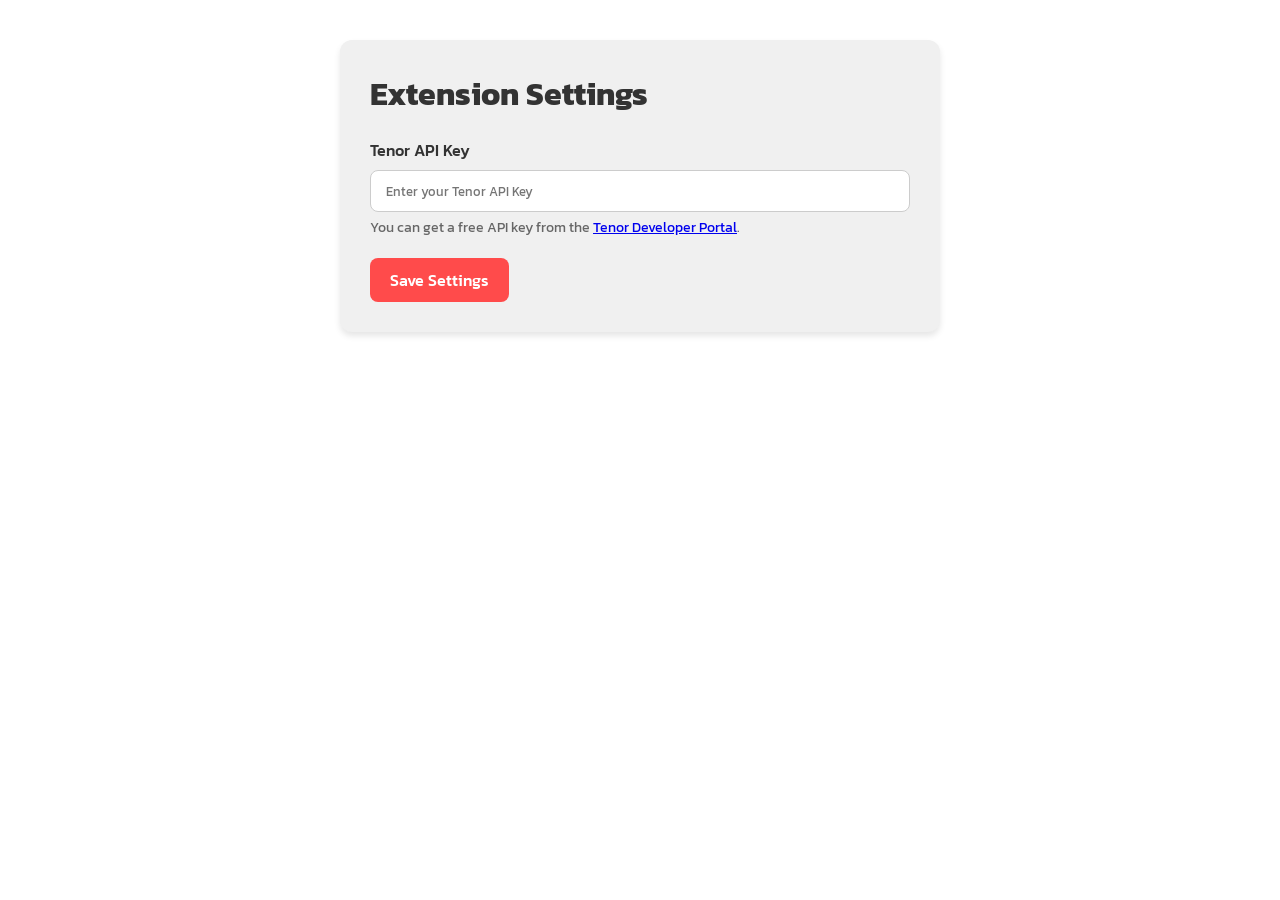
==== options.html @ 06f26b99 "up api config" ====
<!DOCTYPE html>
<html lang="en">
<head>
  <meta charset="UTF-8">
  <meta name="viewport" content="width=device-width, initial-scale=1.0">
  <title>Tenor Extension Options</title>
  <link rel="preconnect" href="https://fonts.gstatic.com" crossorigin>
  <link href="https://fonts.googleapis.com/css2?family=Kanit:wght@300;400;500&display=swap" rel="stylesheet">
  <link rel="stylesheet" href="style.css">
  <style>
    body {
      width: 100%;
      max-width: 600px;
      margin: 0 auto;
      padding: 40px 20px;
    }
    .options-container {
      background-color: var(--input-bg);
      padding: 30px;
      border-radius: 12px;
      box-shadow: 0 4px 6px rgba(0,0,0,0.1);
    }
    h1 {
      margin-top: 0;
      margin-bottom: 20px;
      color: var(--text-color);
    }
    .form-group {
      margin-bottom: 20px;
    }
    label {
      display: block;
      margin-bottom: 8px;
      font-weight: 500;
    }
    input[type="text"] {
      width: 100%;
      padding: 10px 15px;
      border: 1px solid var(--input-border);
      border-radius: 8px;
      background-color: var(--bg-color);
      color: var(--text-color);
      font-family: "Kanit", sans-serif;
      box-sizing: border-box;
    }
    .btn-primary {
      background-color: var(--accent-color);
      color: white;
      border: none;
      padding: 10px 20px;
      border-radius: 8px;
      cursor: pointer;
      font-family: "Kanit", sans-serif;
      font-weight: 500;
      font-size: 16px;
      transition: background-color 0.2s;
    }
    .btn-primary:hover {
      background-color: #e03e3e;
    }
    #status {
      margin-top: 15px;
      padding: 10px;
      border-radius: 8px;
      display: none;
    }
    .status-success {
      background-color: #d4edda;
      color: #155724;
      border: 1px solid #c3e6cb;
      display: block !important;
    }
    .status-error {
      background-color: #f8d7da;
      color: #721c24;
      border: 1px solid #f5c6cb;
      display: block !important;
    }
    .help-text {
      font-size: 14px;
      color: #666;
      margin-top: 5px;
    }
    body.dark-mode .help-text {
      color: #aaa;
    }
  </style>
</head>
<body class="light-mode">
  <div class="options-container">
    <h1>Extension Settings</h1>
    
    <div class="form-group">
      <label for="apiKey">Tenor API Key</label>
      <input type="text" id="apiKey" placeholder="Enter your Tenor API Key">
      <div class="help-text">
        You can get a free API key from the <a href="https://developers.google.com/tenor/guides/quickstart" target="_blank">Tenor Developer Portal</a>.
      </div>
    </div>
    
    <button id="saveBtn" class="btn-primary">Save Settings</button>
    
    <div id="status"></div>
  </div>

  <script src="options.js"></script>
</body>
</html>
---- style.css ----
:root {
  --bg-color: #ffffff;
  --text-color: #333333;
  --input-bg: #f0f0f0;
  --input-border: #cccccc;
  --btn-bg: #e0e0e0;
  --btn-hover: #d0d0d0;
  --modal-bg: rgba(0, 0, 0, 0.8);
  --modal-content-bg: #ffffff;
  --accent-color: #ff4b4b;
}

body.dark-mode {
  --bg-color: #121212;
  --text-color: #ffffff;
  --input-bg: #2c2c2c;
  --input-border: #444444;
  --btn-bg: #333333;
  --btn-hover: #444444;
  --modal-bg: rgba(0, 0, 0, 0.9);
  --modal-content-bg: #1e1e1e;
}

body {
  width: 350px;
  min-height: 400px;
  margin: 0;
  padding: 15px;
  font-family: "Kanit", sans-serif;
  background-color: var(--bg-color);
  color: var(--text-color);
  transition: background-color 0.3s, color 0.3s;
}

html[popup] body {
  width: 350px;
  padding: 15px;
}

.header {
  display: flex;
  justify-content: space-between;
  align-items: center;
  margin-bottom: 15px;
  gap: 10px;
}

.search-container {
  display: flex;
  flex-grow: 1;
  position: relative;
}

#searchQuery {
  width: 100%;
  padding: 8px 35px 8px 12px;
  border: 1px solid var(--input-border);
  border-radius: 20px;
  background-color: var(--input-bg);
  color: var(--text-color);
  font-family: "Kanit", sans-serif;
  outline: none;
  transition: border-color 0.2s;
}

#searchQuery:focus {
  border-color: var(--accent-color);
}

#searchButton {
  position: absolute;
  right: 5px;
  top: 50%;
  transform: translateY(-50%);
  background: none;
  border: none;
  color: var(--text-color);
  cursor: pointer;
  padding: 5px;
  display: flex;
  align-items: center;
  justify-content: center;
}

.controls {
  display: flex;
  gap: 5px;
}

.icon-btn {
  background-color: var(--btn-bg);
  border: none;
  border-radius: 50%;
  width: 36px;
  height: 36px;
  cursor: pointer;
  display: flex;
  align-items: center;
  justify-content: center;
  font-size: 16px;
  transition: background-color 0.2s;
}

.icon-btn:hover {
  background-color: var(--btn-hover);
}

.grid-container {
  display: grid;
  grid-template-columns: repeat(auto-fill, minmax(100px, 1fr));
  gap: 10px;
  justify-content: center;
}

.gif-container {
  position: relative;
  border-radius: 8px;
  overflow: hidden;
  aspect-ratio: 1;
  background-color: var(--input-bg);
}

.gif-container img {
  width: 100%;
  height: 100%;
  object-fit: cover;
  cursor: pointer;
  transition: transform 0.2s;
}

.gif-container:hover img {
  transform: scale(1.05);
}

.favorite-button {
  position: absolute;
  top: 5px;
  right: 5px;
  background-color: rgba(0, 0, 0, 0.6);
  color: white;
  border: none;
  border-radius: 50%;
  width: 28px;
  height: 28px;
  cursor: pointer;
  display: flex;
  align-items: center;
  justify-content: center;
  font-size: 14px;
  opacity: 0;
  transition: opacity 0.2s;
}

.gif-container:hover .favorite-button,
.favorite-button.active {
  opacity: 1;
}

.hidden {
  display: none !important;
}

#loadingIndicator, #emptyState {
  text-align: center;
  padding: 20px;
  color: var(--text-color);
  opacity: 0.7;
}

/* Modal styling */
.modal {
  position: fixed;
  top: 0;
  left: 0;
  width: 100%;
  height: 100%;
  background-color: var(--modal-bg);
  display: flex;
  justify-content: center;
  align-items: center;
  z-index: 1000;
}

.modal-content {
  position: relative;
  background-color: var(--modal-content-bg);
  padding: 20px;
  border-radius: 12px;
  max-width: 90%;
  max-height: 90%;
  display: flex;
  flex-direction: column;
  align-items: center;
  gap: 15px;
}

.modal-content img {
  max-width: 100%;
  max-height: 60vh;
  border-radius: 8px;
  object-fit: contain;
}

.close-btn {
  position: absolute;
  top: -15px;
  right: -15px;
  background-color: var(--accent-color);
  color: white;
  width: 30px;
  height: 30px;
  border-radius: 50%;
  display: flex;
  align-items: center;
  justify-content: center;
  font-size: 20px;
  cursor: pointer;
  box-shadow: 0 2px 5px rgba(0,0,0,0.3);
}

.action-btn {
  background-color: var(--accent-color);
  color: white;
  border: none;
  padding: 8px 16px;
  border-radius: 20px;
  cursor: pointer;
  font-family: "Kanit", sans-serif;
  font-weight: 500;
  transition: background-color 0.2s;
}

.action-btn:hover {
  background-color: #e03e3e;
}

/* Typography classes */
.kanit-thin { font-weight: 100; }
.kanit-extralight { font-weight: 200; }
.kanit-light { font-weight: 300; }
.kanit-regular { font-weight: 400; }
.kanit-medium { font-weight: 500; }
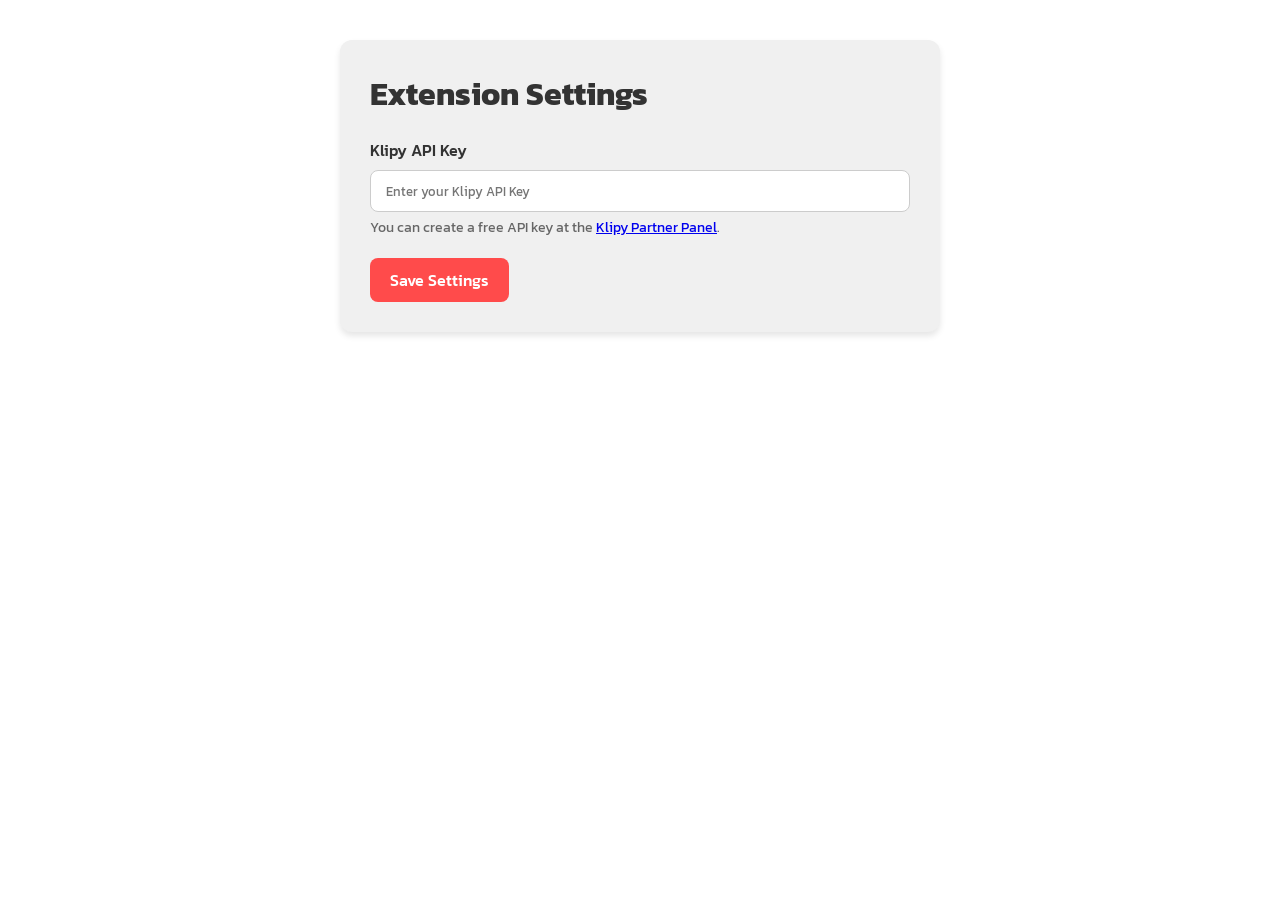
==== commit 51b635e2: "new api" ====
--- a/options.html
+++ b/options.html
@@ -3,7 +3,7 @@
 <head>
   <meta charset="UTF-8">
   <meta name="viewport" content="width=device-width, initial-scale=1.0">
-  <title>Tenor Extension Options</title>
+  <title>Klipy Extension Options</title>
   <link rel="preconnect" href="https://fonts.gstatic.com" crossorigin>
   <link href="https://fonts.googleapis.com/css2?family=Kanit:wght@300;400;500&display=swap" rel="stylesheet">
   <link rel="stylesheet" href="style.css">
@@ -91,10 +91,10 @@
     <h1>Extension Settings</h1>
     
     <div class="form-group">
-      <label for="apiKey">Tenor API Key</label>
-      <input type="text" id="apiKey" placeholder="Enter your Tenor API Key">
+      <label for="apiKey">Klipy API Key</label>
+      <input type="text" id="apiKey" placeholder="Enter your Klipy API Key">
       <div class="help-text">
-        You can get a free API key from the <a href="https://developers.google.com/tenor/guides/quickstart" target="_blank">Tenor Developer Portal</a>.
+        You can create a free API key at the <a href="https://partner.klipy.com/api-keys" target="_blank">Klipy Partner Panel</a>.
       </div>
     </div>
     
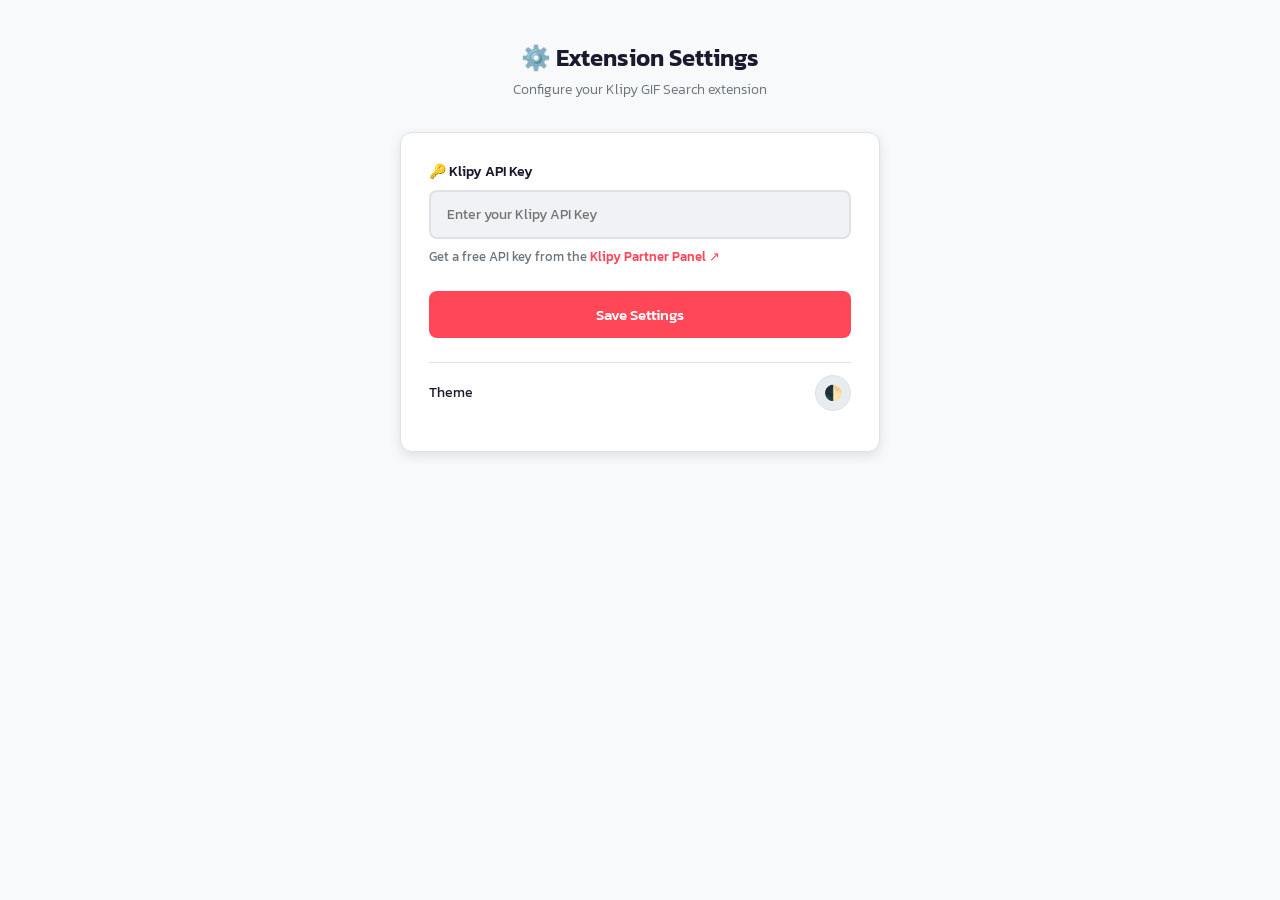
==== commit 32ef5cd7: "v1" ====
--- a/options.html
+++ b/options.html
@@ -1,108 +1,232 @@
 <!DOCTYPE html>
 <html lang="en">
+
 <head>
   <meta charset="UTF-8">
   <meta name="viewport" content="width=device-width, initial-scale=1.0">
-  <title>Klipy Extension Options</title>
+  <title>Klipy Extension Settings</title>
   <link rel="preconnect" href="https://fonts.gstatic.com" crossorigin>
-  <link href="https://fonts.googleapis.com/css2?family=Kanit:wght@300;400;500&display=swap" rel="stylesheet">
+  <link href="https://fonts.googleapis.com/css2?family=Kanit:wght@300;400;500;600&display=swap" rel="stylesheet">
   <link rel="stylesheet" href="style.css">
   <style>
     body {
       width: 100%;
-      max-width: 600px;
+      max-width: 520px;
       margin: 0 auto;
       padding: 40px 20px;
-    }
-    .options-container {
-      background-color: var(--input-bg);
-      padding: 30px;
-      border-radius: 12px;
-      box-shadow: 0 4px 6px rgba(0,0,0,0.1);
-    }
-    h1 {
-      margin-top: 0;
-      margin-bottom: 20px;
+      min-height: 100vh;
+    }
+
+    .options-header {
+      text-align: center;
+      margin-bottom: 32px;
+    }
+
+    .options-header h1 {
+      margin: 0 0 4px;
+      font-size: 24px;
+      font-weight: 600;
       color: var(--text-color);
     }
+
+    .options-header p {
+      margin: 0;
+      font-size: 14px;
+      color: var(--text-secondary);
+      font-weight: 300;
+    }
+
+    .options-card {
+      background-color: var(--surface-color);
+      padding: 28px;
+      border-radius: var(--radius-md);
+      box-shadow: var(--shadow-md);
+      border: 1px solid var(--input-border);
+    }
+
     .form-group {
-      margin-bottom: 20px;
-    }
+      margin-bottom: 24px;
+    }
+
+    .form-group:last-of-type {
+      margin-bottom: 0;
+    }
+
     label {
       display: block;
       margin-bottom: 8px;
       font-weight: 500;
-    }
-    input[type="text"] {
+      font-size: 14px;
+    }
+
+    .input-wrapper {
+      position: relative;
+    }
+
+    input[type="text"],
+    input[type="password"] {
       width: 100%;
-      padding: 10px 15px;
-      border: 1px solid var(--input-border);
-      border-radius: 8px;
-      background-color: var(--bg-color);
+      padding: 12px 16px;
+      border: 2px solid var(--input-border);
+      border-radius: var(--radius-sm);
+      background-color: var(--input-bg);
       color: var(--text-color);
       font-family: "Kanit", sans-serif;
+      font-size: 14px;
       box-sizing: border-box;
-    }
+      outline: none;
+      transition: border-color var(--transition), box-shadow var(--transition);
+    }
+
+    input[type="text"]:focus,
+    input[type="password"]:focus {
+      border-color: var(--accent-color);
+      box-shadow: 0 0 0 3px var(--accent-glow);
+    }
+
+    .help-text {
+      font-size: 13px;
+      color: var(--text-secondary);
+      margin-top: 8px;
+      line-height: 1.5;
+    }
+
+    .help-text a {
+      color: var(--accent-color);
+      text-decoration: none;
+      font-weight: 500;
+    }
+
+    .help-text a:hover {
+      text-decoration: underline;
+    }
+
+    .btn-row {
+      display: flex;
+      gap: 10px;
+      margin-top: 24px;
+    }
+
     .btn-primary {
+      flex: 1;
       background-color: var(--accent-color);
       color: white;
       border: none;
-      padding: 10px 20px;
-      border-radius: 8px;
+      padding: 12px 24px;
+      border-radius: var(--radius-sm);
       cursor: pointer;
       font-family: "Kanit", sans-serif;
       font-weight: 500;
-      font-size: 16px;
-      transition: background-color 0.2s;
-    }
+      font-size: 15px;
+      transition: background-color var(--transition), transform var(--transition);
+    }
+
     .btn-primary:hover {
-      background-color: #e03e3e;
-    }
+      background-color: var(--accent-hover);
+      transform: translateY(-1px);
+    }
+
+    .btn-primary:active {
+      transform: scale(0.98);
+    }
+
+    .btn-secondary {
+      background-color: var(--btn-bg);
+      color: var(--text-color);
+      border: 1px solid var(--input-border);
+      padding: 12px 20px;
+      border-radius: var(--radius-sm);
+      cursor: pointer;
+      font-family: "Kanit", sans-serif;
+      font-weight: 400;
+      font-size: 15px;
+      transition: background-color var(--transition);
+    }
+
+    .btn-secondary:hover {
+      background-color: var(--btn-hover);
+    }
+
     #status {
-      margin-top: 15px;
-      padding: 10px;
-      border-radius: 8px;
+      margin-top: 16px;
+      padding: 12px 16px;
+      border-radius: var(--radius-sm);
+      font-size: 14px;
       display: none;
-    }
+      animation: fadeIn 0.2s ease;
+    }
+
     .status-success {
-      background-color: #d4edda;
-      color: #155724;
-      border: 1px solid #c3e6cb;
+      background-color: rgba(46, 213, 115, 0.12);
+      color: var(--success-color);
+      border: 1px solid rgba(46, 213, 115, 0.3);
       display: block !important;
     }
+
     .status-error {
-      background-color: #f8d7da;
-      color: #721c24;
-      border: 1px solid #f5c6cb;
+      background-color: rgba(255, 71, 87, 0.12);
+      color: var(--accent-color);
+      border: 1px solid rgba(255, 71, 87, 0.3);
       display: block !important;
     }
-    .help-text {
-      font-size: 14px;
-      color: #666;
-      margin-top: 5px;
-    }
-    body.dark-mode .help-text {
-      color: #aaa;
+
+    @keyframes fadeIn {
+      from {
+        opacity: 0;
+        transform: translateY(-4px);
+      }
+
+      to {
+        opacity: 1;
+        transform: translateY(0);
+      }
+    }
+
+    .theme-toggle-row {
+      display: flex;
+      justify-content: space-between;
+      align-items: center;
+      padding: 12px 0;
+      border-top: 1px solid var(--input-border);
+      margin-top: 24px;
+    }
+
+    .theme-toggle-row span {
+      font-size: 14px;
+      font-weight: 400;
     }
   </style>
 </head>
+
 <body class="light-mode">
-  <div class="options-container">
-    <h1>Extension Settings</h1>
-    
+  <div class="options-header">
+    <h1>⚙️ Extension Settings</h1>
+    <p>Configure your Klipy GIF Search extension</p>
+  </div>
+
+  <div class="options-card">
     <div class="form-group">
-      <label for="apiKey">Klipy API Key</label>
+      <label for="apiKey">🔑 Klipy API Key</label>
       <input type="text" id="apiKey" placeholder="Enter your Klipy API Key">
       <div class="help-text">
-        You can create a free API key at the <a href="https://partner.klipy.com/api-keys" target="_blank">Klipy Partner Panel</a>.
+        Get a free API key from the
+        <a href="https://partner.klipy.com/api-keys" target="_blank">Klipy Partner Panel ↗</a>
       </div>
     </div>
-    
-    <button id="saveBtn" class="btn-primary">Save Settings</button>
-    
+
+    <div class="btn-row">
+      <button id="saveBtn" class="btn-primary">Save Settings</button>
+    </div>
+
     <div id="status"></div>
+
+    <div class="theme-toggle-row">
+      <span>Theme</span>
+      <button id="themeToggle" class="icon-btn" aria-label="Toggle Theme">🌓</button>
+    </div>
   </div>
 
   <script src="options.js"></script>
 </body>
+
 </html>
--- a/style.css
+++ b/style.css
@@ -1,48 +1,94 @@
+/* ===== CSS Custom Properties ===== */
 :root {
-  --bg-color: #ffffff;
-  --text-color: #333333;
-  --input-bg: #f0f0f0;
-  --input-border: #cccccc;
-  --btn-bg: #e0e0e0;
-  --btn-hover: #d0d0d0;
-  --modal-bg: rgba(0, 0, 0, 0.8);
+  --bg-color: #f8f9fa;
+  --surface-color: #ffffff;
+  --text-color: #1a1a2e;
+  --text-secondary: #6c757d;
+  --input-bg: #f0f2f5;
+  --input-border: #dee2e6;
+  --btn-bg: #e9ecef;
+  --btn-hover: #dee2e6;
+  --modal-bg: rgba(0, 0, 0, 0.7);
   --modal-content-bg: #ffffff;
-  --accent-color: #ff4b4b;
+  --accent-color: #ff4757;
+  --accent-hover: #ff6b81;
+  --accent-glow: rgba(255, 71, 87, 0.3);
+  --success-color: #2ed573;
+  --shadow-sm: 0 1px 3px rgba(0, 0, 0, 0.08);
+  --shadow-md: 0 4px 12px rgba(0, 0, 0, 0.1);
+  --shadow-lg: 0 8px 30px rgba(0, 0, 0, 0.12);
+  --radius-sm: 8px;
+  --radius-md: 12px;
+  --radius-lg: 20px;
+  --transition: 0.25s cubic-bezier(0.4, 0, 0.2, 1);
 }
 
 body.dark-mode {
-  --bg-color: #121212;
-  --text-color: #ffffff;
-  --input-bg: #2c2c2c;
-  --input-border: #444444;
-  --btn-bg: #333333;
-  --btn-hover: #444444;
-  --modal-bg: rgba(0, 0, 0, 0.9);
-  --modal-content-bg: #1e1e1e;
+  --bg-color: #0f0f1a;
+  --surface-color: #1a1a2e;
+  --text-color: #e8e8f0;
+  --text-secondary: #8b8b9e;
+  --input-bg: #16213e;
+  --input-border: #2a2a4a;
+  --btn-bg: #1a1a2e;
+  --btn-hover: #2a2a4a;
+  --modal-bg: rgba(0, 0, 0, 0.85);
+  --modal-content-bg: #1a1a2e;
+  --accent-glow: rgba(255, 71, 87, 0.2);
+  --shadow-sm: 0 1px 3px rgba(0, 0, 0, 0.3);
+  --shadow-md: 0 4px 12px rgba(0, 0, 0, 0.4);
+  --shadow-lg: 0 8px 30px rgba(0, 0, 0, 0.5);
+}
+
+/* ===== Base ===== */
+* {
+  box-sizing: border-box;
 }
 
 body {
-  width: 350px;
-  min-height: 400px;
+  width: 380px;
+  min-height: 500px;
   margin: 0;
-  padding: 15px;
+  padding: 0;
   font-family: "Kanit", sans-serif;
   background-color: var(--bg-color);
   color: var(--text-color);
-  transition: background-color 0.3s, color 0.3s;
+  transition: background-color var(--transition), color var(--transition);
+  overflow-x: hidden;
 }
 
 html[popup] body {
-  width: 350px;
-  padding: 15px;
-}
-
+  width: 380px;
+}
+
+/* Custom scrollbar */
+::-webkit-scrollbar {
+  width: 6px;
+}
+::-webkit-scrollbar-track {
+  background: transparent;
+}
+::-webkit-scrollbar-thumb {
+  background-color: var(--input-border);
+  border-radius: 3px;
+}
+::-webkit-scrollbar-thumb:hover {
+  background-color: var(--text-secondary);
+}
+
+/* ===== Header ===== */
 .header {
   display: flex;
   justify-content: space-between;
   align-items: center;
-  margin-bottom: 15px;
+  padding: 12px 16px;
   gap: 10px;
+  background-color: var(--surface-color);
+  border-bottom: 1px solid var(--input-border);
+  position: sticky;
+  top: 0;
+  z-index: 100;
+  box-shadow: var(--shadow-sm);
 }
 
 .search-container {
@@ -53,43 +99,58 @@
 
 #searchQuery {
   width: 100%;
-  padding: 8px 35px 8px 12px;
-  border: 1px solid var(--input-border);
-  border-radius: 20px;
+  padding: 10px 38px 10px 14px;
+  border: 2px solid var(--input-border);
+  border-radius: var(--radius-lg);
   background-color: var(--input-bg);
   color: var(--text-color);
   font-family: "Kanit", sans-serif;
+  font-size: 14px;
   outline: none;
-  transition: border-color 0.2s;
+  transition: border-color var(--transition), box-shadow var(--transition);
+}
+
+#searchQuery::placeholder {
+  color: var(--text-secondary);
+  font-weight: 300;
 }
 
 #searchQuery:focus {
   border-color: var(--accent-color);
+  box-shadow: 0 0 0 3px var(--accent-glow);
 }
 
 #searchButton {
   position: absolute;
-  right: 5px;
+  right: 4px;
   top: 50%;
   transform: translateY(-50%);
   background: none;
   border: none;
-  color: var(--text-color);
-  cursor: pointer;
-  padding: 5px;
-  display: flex;
-  align-items: center;
-  justify-content: center;
-}
-
+  color: var(--text-secondary);
+  cursor: pointer;
+  padding: 6px;
+  display: flex;
+  align-items: center;
+  justify-content: center;
+  border-radius: 50%;
+  transition: color var(--transition), background-color var(--transition);
+}
+
+#searchButton:hover {
+  color: var(--accent-color);
+  background-color: var(--accent-glow);
+}
+
+/* ===== Control Buttons ===== */
 .controls {
   display: flex;
-  gap: 5px;
+  gap: 6px;
 }
 
 .icon-btn {
   background-color: var(--btn-bg);
-  border: none;
+  border: 1px solid var(--input-border);
   border-radius: 50%;
   width: 36px;
   height: 36px;
@@ -97,27 +158,149 @@
   display: flex;
   align-items: center;
   justify-content: center;
-  font-size: 16px;
-  transition: background-color 0.2s;
+  font-size: 15px;
+  transition: all var(--transition);
+  position: relative;
 }
 
 .icon-btn:hover {
   background-color: var(--btn-hover);
-}
-
+  transform: scale(1.1);
+  box-shadow: var(--shadow-sm);
+}
+
+.icon-btn:active {
+  transform: scale(0.95);
+}
+
+.icon-btn.active {
+  /* background-color: var(--accent-color); */
+  border-color: var(--accent-color);
+  box-shadow: 0 0 12px var(--accent-glow);
+}
+
+/* Favorites badge */
+.fav-badge {
+  position: absolute;
+  top: -4px;
+  right: -4px;
+  background-color: var(--accent-color);
+  color: white;
+  font-size: 9px;
+  font-weight: 600;
+  min-width: 16px;
+  height: 16px;
+  border-radius: 8px;
+  display: flex;
+  align-items: center;
+  justify-content: center;
+  padding: 0 4px;
+  line-height: 1;
+  /* box-shadow: 0 1px 4px var(--accent-glow); */
+  animation: badgePop 0.3s cubic-bezier(0.68, -0.55, 0.27, 1.55);
+}
+
+@keyframes badgePop {
+  0% { transform: scale(0); }
+  100% { transform: scale(1); }
+}
+
+/* ===== Tab Bar ===== */
+.tab-bar {
+  display: flex;
+  gap: 0;
+  background-color: var(--surface-color);
+  border-bottom: 1px solid var(--input-border);
+  padding: 0 16px;
+}
+
+.tab-btn {
+  flex: 1;
+  padding: 10px 0;
+  border: none;
+  background: none;
+  color: var(--text-secondary);
+  font-family: "Kanit", sans-serif;
+  font-size: 13px;
+  font-weight: 500;
+  cursor: pointer;
+  border-bottom: 2px solid transparent;
+  transition: color var(--transition), border-color var(--transition);
+  display: flex;
+  align-items: center;
+  justify-content: center;
+  gap: 6px;
+}
+
+.tab-btn:hover {
+  color: var(--text-color);
+}
+
+.tab-btn.active {
+  color: var(--accent-color);
+  border-bottom-color: var(--accent-color);
+}
+
+.tab-btn .tab-icon {
+  font-size: 14px;
+}
+
+/* ===== Main Content ===== */
+main {
+  padding: 12px 16px 16px;
+  min-height: 400px;
+}
+
+/* ===== Trending Section ===== */
+.trending-tags {
+  display: flex;
+  flex-wrap: wrap;
+  gap: 8px;
+  margin-bottom: 16px;
+}
+
+.trending-tag {
+  padding: 6px 14px;
+  border-radius: var(--radius-lg);
+  background-color: var(--input-bg);
+  border: 1px solid var(--input-border);
+  color: var(--text-color);
+  font-family: "Kanit", sans-serif;
+  font-size: 12px;
+  font-weight: 400;
+  cursor: pointer;
+  transition: all var(--transition);
+  white-space: nowrap;
+}
+
+.trending-tag:hover {
+  background-color: var(--accent-color);
+  border-color: var(--accent-color);
+  color: white;
+  transform: translateY(-1px);
+  box-shadow: 0 2px 8px var(--accent-glow);
+}
+
+/* ===== GIF Grid ===== */
 .grid-container {
   display: grid;
-  grid-template-columns: repeat(auto-fill, minmax(100px, 1fr));
-  gap: 10px;
-  justify-content: center;
+  grid-template-columns: repeat(3, 1fr);
+  gap: 8px;
 }
 
 .gif-container {
   position: relative;
-  border-radius: 8px;
+  border-radius: var(--radius-sm);
   overflow: hidden;
   aspect-ratio: 1;
   background-color: var(--input-bg);
+  box-shadow: var(--shadow-sm);
+  transition: transform var(--transition), box-shadow var(--transition);
+}
+
+.gif-container:hover {
+  transform: translateY(-2px);
+  box-shadow: var(--shadow-md);
 }
 
 .gif-container img {
@@ -125,18 +308,36 @@
   height: 100%;
   object-fit: cover;
   cursor: pointer;
-  transition: transform 0.2s;
+  transition: transform 0.3s ease;
 }
 
 .gif-container:hover img {
-  transform: scale(1.05);
+  transform: scale(1.08);
+}
+
+/* Skeleton loader */
+.gif-container.skeleton {
+  background: linear-gradient(
+    110deg,
+    var(--input-bg) 8%,
+    var(--btn-bg) 18%,
+    var(--input-bg) 33%
+  );
+  background-size: 200% 100%;
+  animation: shimmer 1.5s linear infinite;
+}
+
+@keyframes shimmer {
+  to { background-position: -200% 0; }
 }
 
 .favorite-button {
   position: absolute;
-  top: 5px;
-  right: 5px;
-  background-color: rgba(0, 0, 0, 0.6);
+  top: 6px;
+  right: 6px;
+  background-color: rgba(0, 0, 0, 0.5);
+  backdrop-filter: blur(4px);
+  -webkit-backdrop-filter: blur(4px);
   color: white;
   border: none;
   border-radius: 50%;
@@ -146,28 +347,101 @@
   display: flex;
   align-items: center;
   justify-content: center;
-  font-size: 14px;
+  font-size: 13px;
   opacity: 0;
-  transition: opacity 0.2s;
+  transform: scale(0.8);
+  transition: opacity var(--transition), transform var(--transition), background-color var(--transition);
 }
 
 .gif-container:hover .favorite-button,
 .favorite-button.active {
   opacity: 1;
-}
-
+  transform: scale(1);
+}
+
+.favorite-button:hover {
+  background-color: var(--accent-color);
+}
+
+/* .favorite-button.active {
+  background-color: var(--accent-color);
+} */
+
+/* Fav remove animation */
+@keyframes favRemove {
+  0% { transform: scale(1); opacity: 1; }
+  50% { transform: scale(1.1); opacity: 0.5; }
+  100% { transform: scale(0.8); opacity: 0; }
+}
+
+.gif-container.removing {
+  animation: favRemove 0.3s ease forwards;
+}
+
+/* ===== Empty & Loading States ===== */
 .hidden {
   display: none !important;
 }
 
-#loadingIndicator, #emptyState {
+.empty-state {
+  display: flex;
+  flex-direction: column;
+  align-items: center;
+  justify-content: center;
+  padding: 40px 20px;
   text-align: center;
-  padding: 20px;
-  color: var(--text-color);
-  opacity: 0.7;
-}
-
-/* Modal styling */
+  color: var(--text-secondary);
+  gap: 12px;
+}
+
+.empty-state .empty-icon {
+  font-size: 48px;
+  opacity: 0.6;
+  animation: gentleFloat 3s ease-in-out infinite;
+}
+
+@keyframes gentleFloat {
+  0%, 100% { transform: translateY(0); }
+  50% { transform: translateY(-8px); }
+}
+
+.empty-state .empty-text {
+  font-size: 14px;
+  font-weight: 400;
+  max-width: 240px;
+  line-height: 1.5;
+}
+
+/* Loading spinner */
+.loading-spinner {
+  display: flex;
+  flex-direction: column;
+  align-items: center;
+  justify-content: center;
+  padding: 30px;
+  gap: 12px;
+}
+
+.spinner {
+  width: 32px;
+  height: 32px;
+  border: 3px solid var(--input-border);
+  border-top-color: var(--accent-color);
+  border-radius: 50%;
+  animation: spin 0.8s linear infinite;
+}
+
+@keyframes spin {
+  to { transform: rotate(360deg); }
+}
+
+.loading-spinner .loading-text {
+  font-size: 13px;
+  color: var(--text-secondary);
+  font-weight: 300;
+}
+
+/* ===== Modal ===== */
 .modal {
   position: fixed;
   top: 0;
@@ -179,62 +453,229 @@
   justify-content: center;
   align-items: center;
   z-index: 1000;
+  animation: fadeIn 0.2s ease;
+  backdrop-filter: blur(4px);
+  -webkit-backdrop-filter: blur(4px);
+}
+
+@keyframes fadeIn {
+  from { opacity: 0; }
+  to { opacity: 1; }
 }
 
 .modal-content {
   position: relative;
   background-color: var(--modal-content-bg);
-  padding: 20px;
-  border-radius: 12px;
-  max-width: 90%;
-  max-height: 90%;
+  padding: 16px;
+  border-radius: var(--radius-md);
+  max-width: 92%;
+  max-height: 85%;
   display: flex;
   flex-direction: column;
   align-items: center;
-  gap: 15px;
+  gap: 12px;
+  box-shadow: var(--shadow-lg);
+  animation: modalSlideIn 0.25s cubic-bezier(0.4, 0, 0.2, 1);
+}
+
+@keyframes modalSlideIn {
+  from {
+    opacity: 0;
+    transform: scale(0.9) translateY(10px);
+  }
+  to {
+    opacity: 1;
+    transform: scale(1) translateY(0);
+  }
 }
 
 .modal-content img {
   max-width: 100%;
-  max-height: 60vh;
-  border-radius: 8px;
+  max-height: 55vh;
+  border-radius: var(--radius-sm);
   object-fit: contain;
 }
 
 .close-btn {
   position: absolute;
-  top: -15px;
-  right: -15px;
+  top: -10px;
+  right: -10px;
   background-color: var(--accent-color);
   color: white;
-  width: 30px;
-  height: 30px;
+  width: 28px;
+  height: 28px;
   border-radius: 50%;
   display: flex;
   align-items: center;
   justify-content: center;
-  font-size: 20px;
-  cursor: pointer;
-  box-shadow: 0 2px 5px rgba(0,0,0,0.3);
+  font-size: 18px;
+  cursor: pointer;
+  box-shadow: 0 2px 8px var(--accent-glow);
+  transition: transform var(--transition), background-color var(--transition);
+  line-height: 1;
+}
+
+.close-btn:hover {
+  transform: scale(1.15) rotate(90deg);
+  background-color: var(--accent-hover);
+}
+
+.modal-actions {
+  display: flex;
+  gap: 8px;
+  width: 100%;
 }
 
 .action-btn {
+  flex: 1;
   background-color: var(--accent-color);
   color: white;
   border: none;
-  padding: 8px 16px;
-  border-radius: 20px;
+  padding: 10px 16px;
+  border-radius: var(--radius-lg);
   cursor: pointer;
   font-family: "Kanit", sans-serif;
   font-weight: 500;
-  transition: background-color 0.2s;
+  font-size: 13px;
+  transition: background-color var(--transition), transform var(--transition);
+  display: flex;
+  align-items: center;
+  justify-content: center;
+  gap: 6px;
 }
 
 .action-btn:hover {
-  background-color: #e03e3e;
-}
-
-/* Typography classes */
+  background-color: var(--accent-hover);
+  transform: translateY(-1px);
+}
+
+.action-btn:active {
+  transform: scale(0.97);
+}
+
+.action-btn.secondary {
+  background-color: var(--btn-bg);
+  color: var(--text-color);
+  border: 1px solid var(--input-border);
+}
+
+.action-btn.secondary:hover {
+  background-color: var(--btn-hover);
+}
+
+.action-btn.success {
+  background-color: var(--success-color);
+}
+
+/* ===== Toast Notifications ===== */
+.toast-container {
+  position: fixed;
+  bottom: 20px;
+  left: 50%;
+  transform: translateX(-50%);
+  z-index: 2000;
+  display: flex;
+  flex-direction: column;
+  gap: 8px;
+  pointer-events: none;
+}
+
+.toast {
+  background-color: var(--surface-color);
+  color: var(--text-color);
+  padding: 10px 20px;
+  border-radius: var(--radius-md);
+  box-shadow: var(--shadow-lg);
+  border-left: 4px solid var(--accent-color);
+  font-size: 13px;
+  font-weight: 400;
+  animation: toastIn 0.3s cubic-bezier(0.4, 0, 0.2, 1);
+  white-space: nowrap;
+  pointer-events: auto;
+}
+
+.toast.success {
+  border-left-color: var(--success-color);
+}
+
+.toast.removing {
+  animation: toastOut 0.3s ease forwards;
+}
+
+@keyframes toastIn {
+  from {
+    opacity: 0;
+    transform: translateY(20px);
+  }
+  to {
+    opacity: 1;
+    transform: translateY(0);
+  }
+}
+
+@keyframes toastOut {
+  from {
+    opacity: 1;
+    transform: translateY(0);
+  }
+  to {
+    opacity: 0;
+    transform: translateY(20px);
+  }
+}
+
+/* ===== Clear Favorites ===== */
+.clear-favorites-bar {
+  display: flex;
+  justify-content: space-between;
+  align-items: center;
+  margin-bottom: 12px;
+  padding: 8px 12px;
+  background-color: var(--input-bg);
+  border-radius: var(--radius-sm);
+}
+
+.clear-favorites-bar .fav-count {
+  font-size: 13px;
+  color: var(--text-secondary);
+  font-weight: 400;
+}
+
+.clear-favorites-btn {
+  background: none;
+  border: none;
+  color: var(--accent-color);
+  font-family: "Kanit", sans-serif;
+  font-size: 12px;
+  font-weight: 500;
+  cursor: pointer;
+  padding: 4px 10px;
+  border-radius: var(--radius-sm);
+  transition: background-color var(--transition);
+}
+
+.clear-favorites-btn:hover {
+  background-color: var(--accent-glow);
+}
+
+/* ===== API Key Warning ===== */
+.api-warning {
+  text-align: center;
+  padding: 30px 20px;
+  color: var(--accent-color);
+}
+
+.api-warning a {
+  color: var(--text-color);
+  text-decoration: underline;
+  font-weight: 500;
+}
+
+.api-warning a:hover {
+  color: var(--accent-color);
+}
+
+/* ===== Utility ===== */
 .kanit-thin { font-weight: 100; }
 .kanit-extralight { font-weight: 200; }
 .kanit-light { font-weight: 300; }
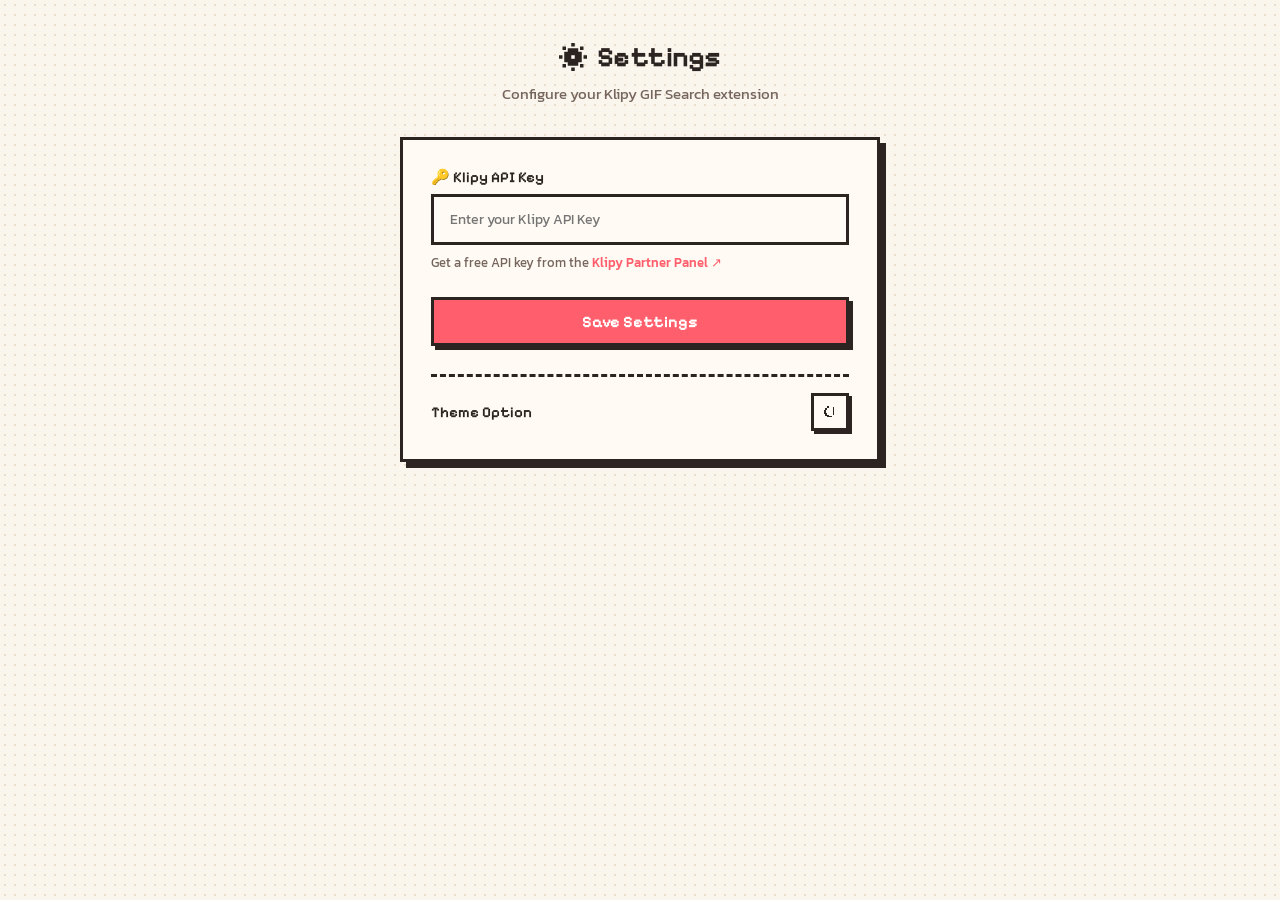
==== commit 8e9eadaa: "new design system" ====
--- a/options.html
+++ b/options.html
@@ -6,7 +6,7 @@
   <meta name="viewport" content="width=device-width, initial-scale=1.0">
   <title>Klipy Extension Settings</title>
   <link rel="preconnect" href="https://fonts.gstatic.com" crossorigin>
-  <link href="https://fonts.googleapis.com/css2?family=Kanit:wght@300;400;500;600&display=swap" rel="stylesheet">
+  <link href="https://fonts.googleapis.com/css2?family=Pixelify+Sans:wght@400;500;600;700&family=Kanit:wght@300;400;500;600&display=swap" rel="stylesheet">
   <link rel="stylesheet" href="style.css">
   <style>
     body {
@@ -23,25 +23,29 @@
     }
 
     .options-header h1 {
-      margin: 0 0 4px;
-      font-size: 24px;
-      font-weight: 600;
+      margin: 0 0 8px;
+      font-family: 'Pixelify Sans', sans-serif;
+      font-size: 28px;
+      font-weight: 700;
       color: var(--text-color);
+      display: flex;
+      align-items: center;
+      justify-content: center;
+      gap: 10px;
     }
 
     .options-header p {
       margin: 0;
-      font-size: 14px;
+      font-size: 15px;
       color: var(--text-secondary);
-      font-weight: 300;
+      font-weight: 400;
     }
 
     .options-card {
       background-color: var(--surface-color);
       padding: 28px;
-      border-radius: var(--radius-md);
-      box-shadow: var(--shadow-md);
-      border: 1px solid var(--input-border);
+      border: 3px solid var(--border-color);
+      box-shadow: 6px 6px 0 0 var(--shadow-color);
     }
 
     .form-group {
@@ -55,33 +59,31 @@
     label {
       display: block;
       margin-bottom: 8px;
-      font-weight: 500;
-      font-size: 14px;
+      font-family: 'Pixelify Sans', sans-serif;
+      font-weight: 600;
+      font-size: 15px;
     }
 
     .input-wrapper {
       position: relative;
     }
 
-    input[type="text"],
-    input[type="password"] {
+    input[type="text"] {
       width: 100%;
       padding: 12px 16px;
-      border: 2px solid var(--input-border);
-      border-radius: var(--radius-sm);
+      border: 3px solid var(--border-color);
       background-color: var(--input-bg);
       color: var(--text-color);
       font-family: "Kanit", sans-serif;
       font-size: 14px;
       box-sizing: border-box;
       outline: none;
-      transition: border-color var(--transition), box-shadow var(--transition);
-    }
-
-    input[type="text"]:focus,
-    input[type="password"]:focus {
+      transition: background-color 0.2s ease;
+    }
+
+    input[type="text"]:focus {
+      background-color: var(--surface-color);
       border-color: var(--accent-color);
-      box-shadow: 0 0 0 3px var(--accent-glow);
     }
 
     .help-text {
@@ -95,10 +97,11 @@
       color: var(--accent-color);
       text-decoration: none;
       font-weight: 500;
+      border-bottom: 2px solid transparent;
     }
 
     .help-text a:hover {
-      text-decoration: underline;
+      border-bottom-color: var(--accent-color);
     }
 
     .btn-row {
@@ -111,96 +114,92 @@
       flex: 1;
       background-color: var(--accent-color);
       color: white;
-      border: none;
+      border: 3px solid var(--border-color);
       padding: 12px 24px;
-      border-radius: var(--radius-sm);
       cursor: pointer;
-      font-family: "Kanit", sans-serif;
-      font-weight: 500;
-      font-size: 15px;
-      transition: background-color var(--transition), transform var(--transition);
+      font-family: "Pixelify Sans", sans-serif;
+      font-weight: 700;
+      font-size: 16px;
+      box-shadow: 4px 4px 0 0 var(--shadow-color);
     }
 
     .btn-primary:hover {
       background-color: var(--accent-hover);
-      transform: translateY(-1px);
     }
 
     .btn-primary:active {
-      transform: scale(0.98);
-    }
-
-    .btn-secondary {
-      background-color: var(--btn-bg);
-      color: var(--text-color);
-      border: 1px solid var(--input-border);
-      padding: 12px 20px;
-      border-radius: var(--radius-sm);
-      cursor: pointer;
-      font-family: "Kanit", sans-serif;
-      font-weight: 400;
-      font-size: 15px;
-      transition: background-color var(--transition);
-    }
-
-    .btn-secondary:hover {
-      background-color: var(--btn-hover);
+      transform: translate(2px, 2px);
+      box-shadow: 2px 2px 0 0 var(--shadow-color);
     }
 
     #status {
-      margin-top: 16px;
+      margin-top: 20px;
       padding: 12px 16px;
-      border-radius: var(--radius-sm);
+      border: 3px solid var(--border-color);
+      font-family: "Pixelify Sans", sans-serif;
+      font-weight: 600;
       font-size: 14px;
       display: none;
-      animation: fadeIn 0.2s ease;
+      box-shadow: 4px 4px 0 0 var(--shadow-color);
     }
 
     .status-success {
-      background-color: rgba(46, 213, 115, 0.12);
-      color: var(--success-color);
-      border: 1px solid rgba(46, 213, 115, 0.3);
+      background-color: #e6f9ed;
+      color: #1b8a4f;
       display: block !important;
     }
+    
+    body.dark-mode .status-success {
+      background-color: #143522;
+      color: #6ee7b7;
+    }
 
     .status-error {
-      background-color: rgba(255, 71, 87, 0.12);
+      background-color: #ffeef0;
       color: var(--accent-color);
-      border: 1px solid rgba(255, 71, 87, 0.3);
       display: block !important;
     }
-
-    @keyframes fadeIn {
-      from {
-        opacity: 0;
-        transform: translateY(-4px);
-      }
-
-      to {
-        opacity: 1;
-        transform: translateY(0);
-      }
+    
+    body.dark-mode .status-error {
+      background-color: #3b1d22;
+      color: #ff8b9e;
     }
 
     .theme-toggle-row {
       display: flex;
       justify-content: space-between;
       align-items: center;
-      padding: 12px 0;
-      border-top: 1px solid var(--input-border);
-      margin-top: 24px;
+      padding: 16px 0 0;
+      border-top: 3px dashed var(--border-color);
+      margin-top: 28px;
     }
 
     .theme-toggle-row span {
-      font-size: 14px;
-      font-weight: 400;
+      font-family: 'Pixelify Sans', sans-serif;
+      font-size: 15px;
+      font-weight: 600;
     }
   </style>
 </head>
 
 <body class="light-mode">
   <div class="options-header">
-    <h1>⚙️ Extension Settings</h1>
+    <h1>
+      <svg class="pixel-icon" viewBox="0 0 16 16" width="28" height="28" fill="currentColor" style="vertical-align: middle;">
+        <rect x="7" y="0" width="2" height="2" />
+        <rect x="7" y="14" width="2" height="2" />
+        <rect x="0" y="7" width="2" height="2" />
+        <rect x="14" y="7" width="2" height="2" />
+        <rect x="2" y="2" width="2" height="2" />
+        <rect x="12" y="2" width="2" height="2" />
+        <rect x="2" y="12" width="2" height="2" />
+        <rect x="12" y="12" width="2" height="2" />
+        <path d="M5 3h6v10H5z" />
+        <path d="M3 5h10v6H3z" />
+        <rect x="7" y="7" width="2" height="2" fill="var(--surface-color)" />
+      </svg>
+      Settings
+    </h1>
     <p>Configure your Klipy GIF Search extension</p>
   </div>
 
@@ -221,8 +220,15 @@
     <div id="status"></div>
 
     <div class="theme-toggle-row">
-      <span>Theme</span>
-      <button id="themeToggle" class="icon-btn" aria-label="Toggle Theme">🌓</button>
+      <span>Theme Option</span>
+      <button id="themeToggle" class="icon-btn" aria-label="Toggle Theme">
+        <svg class="pixel-icon sun-icon" viewBox="0 0 16 16" width="16" height="16" fill="currentColor">
+           <rect x="6" y="1" width="4" height="2"/><rect x="1" y="6" width="2" height="4"/><rect x="13" y="6" width="2" height="4"/><rect x="6" y="13" width="4" height="2"/><rect x="4" y="4" width="8" height="8"/><rect x="3" y="3" width="1" height="1"/><rect x="12" y="3" width="1" height="1"/><rect x="3" y="12" width="1" height="1"/><rect x="12" y="12" width="1" height="1"/>
+        </svg>
+        <svg class="pixel-icon moon-icon" viewBox="0 0 16 16" width="16" height="16" fill="currentColor">
+           <path d="M5 1h5v1H5v2H3v2H2v4h1v2h2v1h5v-1H7v-1H5v-2H4V6h1V4h2V2h3V1h-5zm6 2h1v8h-1V3z"/>
+        </svg>
+      </button>
     </div>
   </div>
 
--- a/style.css
+++ b/style.css
@@ -1,46 +1,71 @@
-/* ===== CSS Custom Properties ===== */
+/* ===== CSS Custom Properties & Design Tokens ===== */
+@import url('https://fonts.googleapis.com/css2?family=Pixelify+Sans:wght@400;500;600;700&family=Kanit:wght@300;400;500;600;700&display=swap');
+
 :root {
-  --bg-color: #f8f9fa;
-  --surface-color: #ffffff;
-  --text-color: #1a1a2e;
-  --text-secondary: #6c757d;
-  --input-bg: #f0f2f5;
-  --input-border: #dee2e6;
-  --btn-bg: #e9ecef;
-  --btn-hover: #dee2e6;
-  --modal-bg: rgba(0, 0, 0, 0.7);
-  --modal-content-bg: #ffffff;
-  --accent-color: #ff4757;
-  --accent-hover: #ff6b81;
-  --accent-glow: rgba(255, 71, 87, 0.3);
+  --bg-color: #faf6ee;
+  --bg-pattern-color: #e9decb;
+  --surface-color: #fffbf4;
+  --text-color: #2b2421;
+  --text-secondary: #75655d;
+  --border-color: #2b2421;
+  --shadow-color: #2b2421;
+  --input-bg: #fffbf4;
+  --input-border: #2b2421;
+  
+  --btn-bg: #fffbf4;
+  --btn-hover: #f0eae1;
+  
+  --modal-bg: rgba(43, 36, 33, 0.7);
+  --modal-content-bg: #fffbf4;
+  
+  --accent-color: #ff5e6c;
+  --accent-hover: #ff7884;
+  --accent-glow: rgba(255, 94, 108, 0.25);
   --success-color: #2ed573;
-  --shadow-sm: 0 1px 3px rgba(0, 0, 0, 0.08);
-  --shadow-md: 0 4px 12px rgba(0, 0, 0, 0.1);
-  --shadow-lg: 0 8px 30px rgba(0, 0, 0, 0.12);
-  --radius-sm: 8px;
-  --radius-md: 12px;
-  --radius-lg: 20px;
-  --transition: 0.25s cubic-bezier(0.4, 0, 0.2, 1);
+  
+  /* SVG Illustration Colors (Light) */
+  --ill-primary: #e55039;
+  --ill-bg: #eed2b3;
+  --ill-label: #fffbf4;
+  --ill-glass: #b4e6f0;
+  --ill-face: #eed2b3;
+  --ill-tear: #54a0ff;
+  --ill-accent: #ff5e6c;
 }
 
 body.dark-mode {
-  --bg-color: #0f0f1a;
-  --surface-color: #1a1a2e;
-  --text-color: #e8e8f0;
-  --text-secondary: #8b8b9e;
-  --input-bg: #16213e;
-  --input-border: #2a2a4a;
-  --btn-bg: #1a1a2e;
-  --btn-hover: #2a2a4a;
-  --modal-bg: rgba(0, 0, 0, 0.85);
-  --modal-content-bg: #1a1a2e;
-  --accent-glow: rgba(255, 71, 87, 0.2);
-  --shadow-sm: 0 1px 3px rgba(0, 0, 0, 0.3);
-  --shadow-md: 0 4px 12px rgba(0, 0, 0, 0.4);
-  --shadow-lg: 0 8px 30px rgba(0, 0, 0, 0.5);
-}
-
-/* ===== Base ===== */
+  --bg-color: #1a1721;
+  --bg-pattern-color: #2d2738;
+  --surface-color: #25202e;
+  --text-color: #f3e9db;
+  --text-secondary: #968b81;
+  --border-color: #f3e9db;
+  --shadow-color: #0c0a0f;
+  --input-bg: #1c1824;
+  --input-border: #f3e9db;
+  
+  --btn-bg: #25202e;
+  --btn-hover: #312a3d;
+  
+  --modal-bg: rgba(12, 10, 15, 0.85);
+  --modal-content-bg: #25202e;
+  
+  --accent-color: #ff6b8b;
+  --accent-hover: #ff8ca4;
+  --accent-glow: rgba(255, 107, 139, 0.25);
+  --success-color: #2ed573;
+  
+  /* SVG Illustration Colors (Dark) */
+  --ill-primary: #ff6b8b;
+  --ill-bg: #312a3d;
+  --ill-label: #1c1824;
+  --ill-glass: #72afbd;
+  --ill-face: #40364d;
+  --ill-tear: #4a8df0;
+  --ill-accent: #ff6b8b;
+}
+
+/* ===== Base Layout ===== */
 * {
   box-sizing: border-box;
 }
@@ -52,43 +77,47 @@
   padding: 0;
   font-family: "Kanit", sans-serif;
   background-color: var(--bg-color);
-  color: var(--text-color);
-  transition: background-color var(--transition), color var(--transition);
+  background-image: radial-gradient(var(--bg-pattern-color) 1.5px, transparent 1.5px);
+  background-size: 10px 10px;
+  color: var(--text-color);
+  transition: background-color 0.2s ease, color 0.2s ease;
   overflow-x: hidden;
+  image-rendering: pixelated;
 }
 
 html[popup] body {
   width: 380px;
 }
 
-/* Custom scrollbar */
+/* Custom Pixel Scrollbars */
 ::-webkit-scrollbar {
-  width: 6px;
+  width: 10px;
+  height: 10px;
 }
 ::-webkit-scrollbar-track {
-  background: transparent;
+  background: var(--bg-color);
 }
 ::-webkit-scrollbar-thumb {
-  background-color: var(--input-border);
-  border-radius: 3px;
+  background-color: var(--border-color);
+  border: 3px solid var(--bg-color);
 }
 ::-webkit-scrollbar-thumb:hover {
   background-color: var(--text-secondary);
 }
 
-/* ===== Header ===== */
+/* ===== Header & Theme State Controls ===== */
 .header {
   display: flex;
   justify-content: space-between;
   align-items: center;
-  padding: 12px 16px;
-  gap: 10px;
-  background-color: var(--surface-color);
-  border-bottom: 1px solid var(--input-border);
+  padding: 14px 16px;
+  gap: 12px;
+  background-color: var(--surface-color);
+  border-bottom: 4px solid var(--border-color);
   position: sticky;
   top: 0;
   z-index: 100;
-  box-shadow: var(--shadow-sm);
+  box-shadow: 0 4px 0 var(--shadow-color);
 }
 
 .search-container {
@@ -99,105 +128,106 @@
 
 #searchQuery {
   width: 100%;
-  padding: 10px 38px 10px 14px;
-  border: 2px solid var(--input-border);
-  border-radius: var(--radius-lg);
+  padding: 10px 42px 10px 14px;
+  border: 3px solid var(--border-color);
   background-color: var(--input-bg);
   color: var(--text-color);
-  font-family: "Kanit", sans-serif;
+  font-family: "Pixelify Sans", "Kanit", sans-serif;
   font-size: 14px;
+  font-weight: 600;
   outline: none;
-  transition: border-color var(--transition), box-shadow var(--transition);
+  box-shadow: inset 2px 2px 0 rgba(0, 0, 0, 0.08);
 }
 
 #searchQuery::placeholder {
   color: var(--text-secondary);
-  font-weight: 300;
+  font-weight: 500;
 }
 
 #searchQuery:focus {
   border-color: var(--accent-color);
-  box-shadow: 0 0 0 3px var(--accent-glow);
+  background-color: var(--surface-color);
 }
 
 #searchButton {
   position: absolute;
-  right: 4px;
+  right: 6px;
   top: 50%;
   transform: translateY(-50%);
   background: none;
   border: none;
-  color: var(--text-secondary);
+  color: var(--text-color);
   cursor: pointer;
   padding: 6px;
   display: flex;
   align-items: center;
   justify-content: center;
-  border-radius: 50%;
-  transition: color var(--transition), background-color var(--transition);
 }
 
 #searchButton:hover {
   color: var(--accent-color);
-  background-color: var(--accent-glow);
-}
-
-/* ===== Control Buttons ===== */
+  transform: translateY(-50%) scale(1.1);
+}
+
+/* Control Buttons & Icons */
 .controls {
   display: flex;
-  gap: 6px;
+  gap: 8px;
 }
 
 .icon-btn {
   background-color: var(--btn-bg);
-  border: 1px solid var(--input-border);
-  border-radius: 50%;
-  width: 36px;
-  height: 36px;
-  cursor: pointer;
-  display: flex;
-  align-items: center;
-  justify-content: center;
-  font-size: 15px;
-  transition: all var(--transition);
+  border: 3px solid var(--border-color);
+  width: 38px;
+  height: 38px;
+  cursor: pointer;
+  display: flex;
+  align-items: center;
+  justify-content: center;
+  color: var(--text-color);
   position: relative;
+  box-shadow: 3px 3px 0 var(--shadow-color);
 }
 
 .icon-btn:hover {
   background-color: var(--btn-hover);
-  transform: scale(1.1);
-  box-shadow: var(--shadow-sm);
 }
 
 .icon-btn:active {
-  transform: scale(0.95);
-}
-
-.icon-btn.active {
-  /* background-color: var(--accent-color); */
-  border-color: var(--accent-color);
-  box-shadow: 0 0 12px var(--accent-glow);
-}
-
-/* Favorites badge */
+  transform: translate(2px, 2px);
+  box-shadow: 1px 1px 0 var(--shadow-color);
+}
+
+/* Native CSS-driven Sun/Moon Toggle Visibility */
+body.light-mode .sun-icon { display: none; }
+body.light-mode .moon-icon { display: block; }
+body.dark-mode .sun-icon { display: block; }
+body.dark-mode .moon-icon { display: none; }
+
+.pixel-icon {
+  image-rendering: pixelated;
+  flex-shrink: 0;
+}
+
+/* Favorites badge count */
 .fav-badge {
   position: absolute;
-  top: -4px;
-  right: -4px;
+  top: -6px;
+  right: -6px;
   background-color: var(--accent-color);
   color: white;
-  font-size: 9px;
-  font-weight: 600;
-  min-width: 16px;
-  height: 16px;
-  border-radius: 8px;
-  display: flex;
-  align-items: center;
-  justify-content: center;
-  padding: 0 4px;
-  line-height: 1;
-  /* box-shadow: 0 1px 4px var(--accent-glow); */
-  animation: badgePop 0.3s cubic-bezier(0.68, -0.55, 0.27, 1.55);
+  font-family: "Pixelify Sans", sans-serif;
+  font-size: 10px;
+  font-weight: 700;
+  min-width: 18px;
+  height: 18px;
+  border: 2px solid var(--border-color);
+  display: flex;
+  align-items: center;
+  justify-content: center;
+  padding: 0 3px;
+  box-shadow: 2px 2px 0 var(--shadow-color);
+  animation: badgePop 0.2s cubic-bezier(0.175, 0.885, 0.32, 1.275) forwards;
 }
 
 @keyframes badgePop {
@@ -205,31 +235,31 @@
   100% { transform: scale(1); }
 }
 
-/* ===== Tab Bar ===== */
+/* ===== Tab Menu Bar ===== */
 .tab-bar {
   display: flex;
-  gap: 0;
-  background-color: var(--surface-color);
-  border-bottom: 1px solid var(--input-border);
+  background-color: var(--surface-color);
+  border-bottom: 4px solid var(--border-color);
   padding: 0 16px;
 }
 
 .tab-btn {
   flex: 1;
-  padding: 10px 0;
+  padding: 12px 0;
   border: none;
   background: none;
   color: var(--text-secondary);
-  font-family: "Kanit", sans-serif;
-  font-size: 13px;
-  font-weight: 500;
-  cursor: pointer;
-  border-bottom: 2px solid transparent;
-  transition: color var(--transition), border-color var(--transition);
+  font-family: "Pixelify Sans", sans-serif;
+  font-size: 14px;
+  font-weight: 700;
+  cursor: pointer;
+  border-bottom: 4px solid transparent;
+  margin-bottom: -4px;
   display: flex;
   align-items: center;
   justify-content: center;
   gap: 6px;
+  transition: color 0.15s ease;
 }
 
 .tab-btn:hover {
@@ -242,16 +272,17 @@
 }
 
 .tab-btn .tab-icon {
-  font-size: 14px;
-}
-
-/* ===== Main Content ===== */
+  display: inline-flex;
+  align-items: center;
+}
+
+/* ===== Main Panel Container ===== */
 main {
-  padding: 12px 16px 16px;
+  padding: 16px;
   min-height: 400px;
 }
 
-/* ===== Trending Section ===== */
+/* ===== Trending Tags Section ===== */
 .trending-tags {
   display: flex;
   flex-wrap: wrap;
@@ -260,47 +291,49 @@
 }
 
 .trending-tag {
-  padding: 6px 14px;
-  border-radius: var(--radius-lg);
-  background-color: var(--input-bg);
-  border: 1px solid var(--input-border);
-  color: var(--text-color);
-  font-family: "Kanit", sans-serif;
-  font-size: 12px;
-  font-weight: 400;
-  cursor: pointer;
-  transition: all var(--transition);
-  white-space: nowrap;
+  padding: 6px 12px;
+  background-color: var(--surface-color);
+  border: 2px solid var(--border-color);
+  box-shadow: 2px 2px 0 var(--shadow-color);
+  color: var(--text-color);
+  font-family: "Pixelify Sans", sans-serif;
+  font-size: 13px;
+  font-weight: 700;
+  cursor: pointer;
 }
 
 .trending-tag:hover {
   background-color: var(--accent-color);
-  border-color: var(--accent-color);
   color: white;
-  transform: translateY(-1px);
-  box-shadow: 0 2px 8px var(--accent-glow);
-}
-
-/* ===== GIF Grid ===== */
+  transform: translate(-1px, -1px);
+  box-shadow: 3px 3px 0 var(--shadow-color);
+}
+
+.trending-tag:active {
+  transform: translate(1px, 1px);
+  box-shadow: 1px 1px 0 var(--shadow-color);
+}
+
+/* ===== GIF Output Grid ===== */
 .grid-container {
   display: grid;
   grid-template-columns: repeat(3, 1fr);
-  gap: 8px;
+  gap: 12px;
 }
 
 .gif-container {
   position: relative;
-  border-radius: var(--radius-sm);
+  border: 3px solid var(--border-color);
+  box-shadow: 4px 4px 0 var(--shadow-color);
+  background-color: var(--input-bg);
   overflow: hidden;
   aspect-ratio: 1;
-  background-color: var(--input-bg);
-  box-shadow: var(--shadow-sm);
-  transition: transform var(--transition), box-shadow var(--transition);
+  transition: transform 0.1s ease, box-shadow 0.1s ease;
 }
 
 .gif-container:hover {
-  transform: translateY(-2px);
-  box-shadow: var(--shadow-md);
+  transform: translate(-2px, -2px);
+  box-shadow: 6px 6px 0 var(--shadow-color);
 }
 
 .gif-container img {
@@ -308,23 +341,19 @@
   height: 100%;
   object-fit: cover;
   cursor: pointer;
-  transition: transform 0.3s ease;
-}
-
-.gif-container:hover img {
-  transform: scale(1.08);
-}
-
-/* Skeleton loader */
+  image-rendering: auto; /* high quality output for GIF rendering */
+}
+
+/* Skeleton Loading Placeholder */
 .gif-container.skeleton {
   background: linear-gradient(
-    110deg,
-    var(--input-bg) 8%,
-    var(--btn-bg) 18%,
-    var(--input-bg) 33%
+    90deg,
+    var(--input-bg) 25%,
+    var(--btn-hover) 50%,
+    var(--input-bg) 75%
   );
   background-size: 200% 100%;
-  animation: shimmer 1.5s linear infinite;
+  animation: shimmer 1.2s steps(6) infinite;
 }
 
 @keyframes shimmer {
@@ -335,50 +364,47 @@
   position: absolute;
   top: 6px;
   right: 6px;
-  background-color: rgba(0, 0, 0, 0.5);
-  backdrop-filter: blur(4px);
-  -webkit-backdrop-filter: blur(4px);
-  color: white;
-  border: none;
-  border-radius: 50%;
-  width: 28px;
-  height: 28px;
-  cursor: pointer;
-  display: flex;
-  align-items: center;
-  justify-content: center;
-  font-size: 13px;
+  background-color: var(--surface-color);
+  border: 2px solid var(--border-color);
+  color: var(--text-color);
+  width: 26px;
+  height: 26px;
+  cursor: pointer;
+  display: flex;
+  align-items: center;
+  justify-content: center;
   opacity: 0;
-  transform: scale(0.8);
-  transition: opacity var(--transition), transform var(--transition), background-color var(--transition);
+  box-shadow: 2px 2px 0 var(--shadow-color);
+  transition: opacity 0.1s ease, transform 0.1s ease;
 }
 
 .gif-container:hover .favorite-button,
 .favorite-button.active {
   opacity: 1;
-  transform: scale(1);
 }
 
 .favorite-button:hover {
   background-color: var(--accent-color);
-}
-
-/* .favorite-button.active {
+  color: white;
+  transform: scale(1.1);
+}
+
+.favorite-button.active {
   background-color: var(--accent-color);
-} */
-
-/* Fav remove animation */
+  color: white;
+}
+
+/* Removing animation for clean state syncing */
 @keyframes favRemove {
   0% { transform: scale(1); opacity: 1; }
-  50% { transform: scale(1.1); opacity: 0.5; }
-  100% { transform: scale(0.8); opacity: 0; }
+  100% { transform: scale(0.6); opacity: 0; }
 }
 
 .gif-container.removing {
-  animation: favRemove 0.3s ease forwards;
-}
-
-/* ===== Empty & Loading States ===== */
+  animation: favRemove 0.2s steps(4) forwards;
+}
+
+/* ===== Empty, Warning & Loading States ===== */
 .hidden {
   display: none !important;
 }
@@ -388,60 +414,117 @@
   flex-direction: column;
   align-items: center;
   justify-content: center;
+  padding: 48px 24px;
+  text-align: center;
+  gap: 16px;
+}
+
+.empty-icon-wrapper {
+  animation: gentleFloat 2.5s steps(4) infinite alternate;
+}
+
+@keyframes gentleFloat {
+  0% { transform: translateY(0); }
+  100% { transform: translateY(-8px); }
+}
+
+.empty-text {
+  font-family: "Pixelify Sans", sans-serif;
+  font-size: 15px;
+  font-weight: 600;
+  line-height: 1.5;
+  max-width: 260px;
+  color: var(--text-secondary);
+}
+
+/* Hourglass Bouncing Block Retro Spinner */
+.loading-spinner {
+  display: flex;
+  flex-direction: column;
+  align-items: center;
+  justify-content: center;
   padding: 40px 20px;
+  gap: 16px;
+}
+
+.pixel-spinner {
+  width: 24px;
+  height: 24px;
+  border: 3px solid var(--border-color);
+  background-color: var(--surface-color);
+  position: relative;
+  animation: pixelSpin 1.2s steps(4) infinite;
+  box-shadow: 3px 3px 0 var(--shadow-color);
+}
+
+.pixel-spinner-block {
+  position: absolute;
+  width: 8px;
+  height: 8px;
+  background-color: var(--accent-color);
+  top: 5px;
+  left: 5px;
+  animation: blockMove 1.2s steps(3) infinite alternate-reverse;
+}
+
+@keyframes pixelSpin {
+  100% { transform: rotate(360deg); }
+}
+
+@keyframes blockMove {
+  0% { top: 2px; left: 2px; }
+  100% { top: 8px; left: 8px; }
+}
+
+.loading-spinner .loading-text {
+  font-family: "Pixelify Sans", sans-serif;
+  font-size: 14px;
+  font-weight: 700;
+  color: var(--text-secondary);
+}
+
+/* API Warning Panel */
+.api-warning {
+  background-color: var(--surface-color);
+  border: 3px solid var(--border-color);
+  box-shadow: 4px 4px 0 var(--shadow-color);
+  padding: 20px;
+  margin: 16px 0;
+  display: flex;
+  flex-direction: column;
+  align-items: center;
   text-align: center;
-  color: var(--text-secondary);
   gap: 12px;
 }
 
-.empty-state .empty-icon {
-  font-size: 48px;
-  opacity: 0.6;
-  animation: gentleFloat 3s ease-in-out infinite;
-}
-
-@keyframes gentleFloat {
-  0%, 100% { transform: translateY(0); }
-  50% { transform: translateY(-8px); }
-}
-
-.empty-state .empty-text {
+.warning-icon-wrapper {
+  animation: warningBounce 0.8s steps(2) infinite alternate;
+}
+
+@keyframes warningBounce {
+  0% { transform: translateY(0); }
+  100% { transform: translateY(-4px); }
+}
+
+.warning-text {
+  font-family: "Pixelify Sans", sans-serif;
+  font-weight: 500;
   font-size: 14px;
-  font-weight: 400;
-  max-width: 240px;
   line-height: 1.5;
 }
 
-/* Loading spinner */
-.loading-spinner {
-  display: flex;
-  flex-direction: column;
-  align-items: center;
-  justify-content: center;
-  padding: 30px;
-  gap: 12px;
-}
-
-.spinner {
-  width: 32px;
-  height: 32px;
-  border: 3px solid var(--input-border);
-  border-top-color: var(--accent-color);
-  border-radius: 50%;
-  animation: spin 0.8s linear infinite;
-}
-
-@keyframes spin {
-  to { transform: rotate(360deg); }
-}
-
-.loading-spinner .loading-text {
-  font-size: 13px;
-  color: var(--text-secondary);
-  font-weight: 300;
-}
-
-/* ===== Modal ===== */
+.warning-text a {
+  color: var(--accent-color);
+  font-weight: 700;
+  text-decoration: none;
+  border-bottom: 2px solid transparent;
+}
+
+.warning-text a:hover {
+  border-bottom-color: var(--accent-color);
+}
+
+/* ===== Classic RPG Dialogue Modals ===== */
 .modal {
   position: fixed;
   top: 0;
@@ -453,9 +536,8 @@
   justify-content: center;
   align-items: center;
   z-index: 1000;
-  animation: fadeIn 0.2s ease;
-  backdrop-filter: blur(4px);
-  -webkit-backdrop-filter: blur(4px);
+  animation: fadeIn 0.15s ease;
+  backdrop-filter: blur(2px);
 }
 
 @keyframes fadeIn {
@@ -466,63 +548,62 @@
 .modal-content {
   position: relative;
   background-color: var(--modal-content-bg);
-  padding: 16px;
-  border-radius: var(--radius-md);
-  max-width: 92%;
-  max-height: 85%;
+  border: 4px solid var(--border-color);
+  box-shadow: 8px 8px 0 var(--shadow-color);
+  padding: 24px 20px 20px;
+  max-width: 90%;
   display: flex;
   flex-direction: column;
   align-items: center;
-  gap: 12px;
-  box-shadow: var(--shadow-lg);
-  animation: modalSlideIn 0.25s cubic-bezier(0.4, 0, 0.2, 1);
-}
-
-@keyframes modalSlideIn {
-  from {
-    opacity: 0;
-    transform: scale(0.9) translateY(10px);
-  }
-  to {
-    opacity: 1;
-    transform: scale(1) translateY(0);
-  }
+  gap: 16px;
+  animation: modalSlide 0.2s cubic-bezier(0.175, 0.885, 0.32, 1.275) forwards;
+}
+
+@keyframes modalSlide {
+  0% { transform: scale(0.8) translateY(20px); opacity: 0; }
+  100% { transform: scale(1) translateY(0); opacity: 1; }
 }
 
 .modal-content img {
   max-width: 100%;
-  max-height: 55vh;
-  border-radius: var(--radius-sm);
+  max-height: 50vh;
+  border: 3px solid var(--border-color);
   object-fit: contain;
 }
 
 .close-btn {
   position: absolute;
-  top: -10px;
-  right: -10px;
+  top: -16px;
+  right: -16px;
   background-color: var(--accent-color);
   color: white;
-  width: 28px;
-  height: 28px;
-  border-radius: 50%;
-  display: flex;
-  align-items: center;
-  justify-content: center;
-  font-size: 18px;
-  cursor: pointer;
-  box-shadow: 0 2px 8px var(--accent-glow);
-  transition: transform var(--transition), background-color var(--transition);
-  line-height: 1;
+  border: 3px solid var(--border-color);
+  width: 32px;
+  height: 32px;
+  display: flex;
+  align-items: center;
+  justify-content: center;
+  font-family: "Pixelify Sans", sans-serif;
+  font-size: 20px;
+  font-weight: 700;
+  cursor: pointer;
+  box-shadow: 3px 3px 0 var(--shadow-color);
 }
 
 .close-btn:hover {
-  transform: scale(1.15) rotate(90deg);
   background-color: var(--accent-hover);
+  transform: translate(-1px, -1px);
+  box-shadow: 4px 4px 0 var(--shadow-color);
+}
+
+.close-btn:active {
+  transform: translate(2px, 2px);
+  box-shadow: 1px 1px 0 var(--shadow-color);
 }
 
 .modal-actions {
   display: flex;
-  gap: 8px;
+  gap: 12px;
   width: 100%;
 }
 
@@ -530,76 +611,79 @@
   flex: 1;
   background-color: var(--accent-color);
   color: white;
-  border: none;
+  border: 3px solid var(--border-color);
+  box-shadow: 3px 3px 0 var(--shadow-color);
   padding: 10px 16px;
-  border-radius: var(--radius-lg);
-  cursor: pointer;
-  font-family: "Kanit", sans-serif;
-  font-weight: 500;
-  font-size: 13px;
-  transition: background-color var(--transition), transform var(--transition);
-  display: flex;
-  align-items: center;
-  justify-content: center;
-  gap: 6px;
+  cursor: pointer;
+  font-family: "Pixelify Sans", sans-serif;
+  font-weight: 700;
+  font-size: 14px;
+  display: flex;
+  align-items: center;
+  justify-content: center;
+  gap: 8px;
 }
 
 .action-btn:hover {
   background-color: var(--accent-hover);
-  transform: translateY(-1px);
 }
 
 .action-btn:active {
-  transform: scale(0.97);
+  transform: translate(2px, 2px);
+  box-shadow: 1px 1px 0 var(--shadow-color);
 }
 
 .action-btn.secondary {
   background-color: var(--btn-bg);
   color: var(--text-color);
-  border: 1px solid var(--input-border);
 }
 
 .action-btn.secondary:hover {
   background-color: var(--btn-hover);
 }
 
-.action-btn.success {
-  background-color: var(--success-color);
-}
-
-/* ===== Toast Notifications ===== */
+/* ===== RPG Text Bubble Toast Notifications ===== */
 .toast-container {
   position: fixed;
-  bottom: 20px;
+  bottom: 24px;
   left: 50%;
   transform: translateX(-50%);
   z-index: 2000;
   display: flex;
   flex-direction: column;
+  gap: 12px;
+  width: 85%;
+  pointer-events: none;
+}
+
+.toast {
+  background-color: var(--surface-color);
+  color: var(--text-color);
+  padding: 12px 18px;
+  border: 3px solid var(--border-color);
+  box-shadow: 4px 4px 0 var(--shadow-color);
+  font-family: "Pixelify Sans", sans-serif;
+  font-size: 13px;
+  font-weight: 700;
+  text-align: center;
+  display: flex;
+  align-items: center;
+  justify-content: center;
   gap: 8px;
-  pointer-events: none;
-}
-
-.toast {
-  background-color: var(--surface-color);
-  color: var(--text-color);
-  padding: 10px 20px;
-  border-radius: var(--radius-md);
-  box-shadow: var(--shadow-lg);
-  border-left: 4px solid var(--accent-color);
-  font-size: 13px;
-  font-weight: 400;
-  animation: toastIn 0.3s cubic-bezier(0.4, 0, 0.2, 1);
-  white-space: nowrap;
+  animation: toastIn 0.25s steps(4) forwards;
   pointer-events: auto;
 }
 
 .toast.success {
-  border-left-color: var(--success-color);
+  border-color: var(--success-color);
+}
+
+.toast.error {
+  border-color: var(--accent-color);
 }
 
 .toast.removing {
-  animation: toastOut 0.3s ease forwards;
+  animation: toastOut 0.2s steps(4) forwards;
 }
 
 @keyframes toastIn {
@@ -624,58 +708,50 @@
   }
 }
 
-/* ===== Clear Favorites ===== */
+/* ===== Favorites Header Clear Bar ===== */
 .clear-favorites-bar {
   display: flex;
   justify-content: space-between;
   align-items: center;
-  margin-bottom: 12px;
-  padding: 8px 12px;
-  background-color: var(--input-bg);
-  border-radius: var(--radius-sm);
+  margin-bottom: 16px;
+  padding: 10px 14px;
+  background-color: var(--surface-color);
+  border: 3px solid var(--border-color);
+  box-shadow: 3px 3px 0 var(--shadow-color);
 }
 
 .clear-favorites-bar .fav-count {
-  font-size: 13px;
+  font-family: "Pixelify Sans", sans-serif;
+  font-size: 14px;
+  font-weight: 700;
   color: var(--text-secondary);
-  font-weight: 400;
 }
 
 .clear-favorites-btn {
   background: none;
-  border: none;
+  border: 2px solid var(--accent-color);
   color: var(--accent-color);
-  font-family: "Kanit", sans-serif;
+  font-family: "Pixelify Sans", sans-serif;
   font-size: 12px;
-  font-weight: 500;
-  cursor: pointer;
-  padding: 4px 10px;
-  border-radius: var(--radius-sm);
-  transition: background-color var(--transition);
+  font-weight: 700;
+  cursor: pointer;
+  padding: 4px 8px;
+  box-shadow: 2px 2px 0 var(--shadow-color);
 }
 
 .clear-favorites-btn:hover {
-  background-color: var(--accent-glow);
-}
-
-/* ===== API Key Warning ===== */
-.api-warning {
-  text-align: center;
-  padding: 30px 20px;
-  color: var(--accent-color);
-}
-
-.api-warning a {
-  color: var(--text-color);
-  text-decoration: underline;
-  font-weight: 500;
-}
-
-.api-warning a:hover {
-  color: var(--accent-color);
-}
-
-/* ===== Utility ===== */
+  background-color: var(--accent-color);
+  color: white;
+  transform: translate(-1px, -1px);
+  box-shadow: 3px 3px 0 var(--shadow-color);
+}
+
+.clear-favorites-btn:active {
+  transform: translate(1px, 1px);
+  box-shadow: 1px 1px 0 var(--shadow-color);
+}
+
+/* ===== Utilities ===== */
 .kanit-thin { font-weight: 100; }
 .kanit-extralight { font-weight: 200; }
 .kanit-light { font-weight: 300; }
